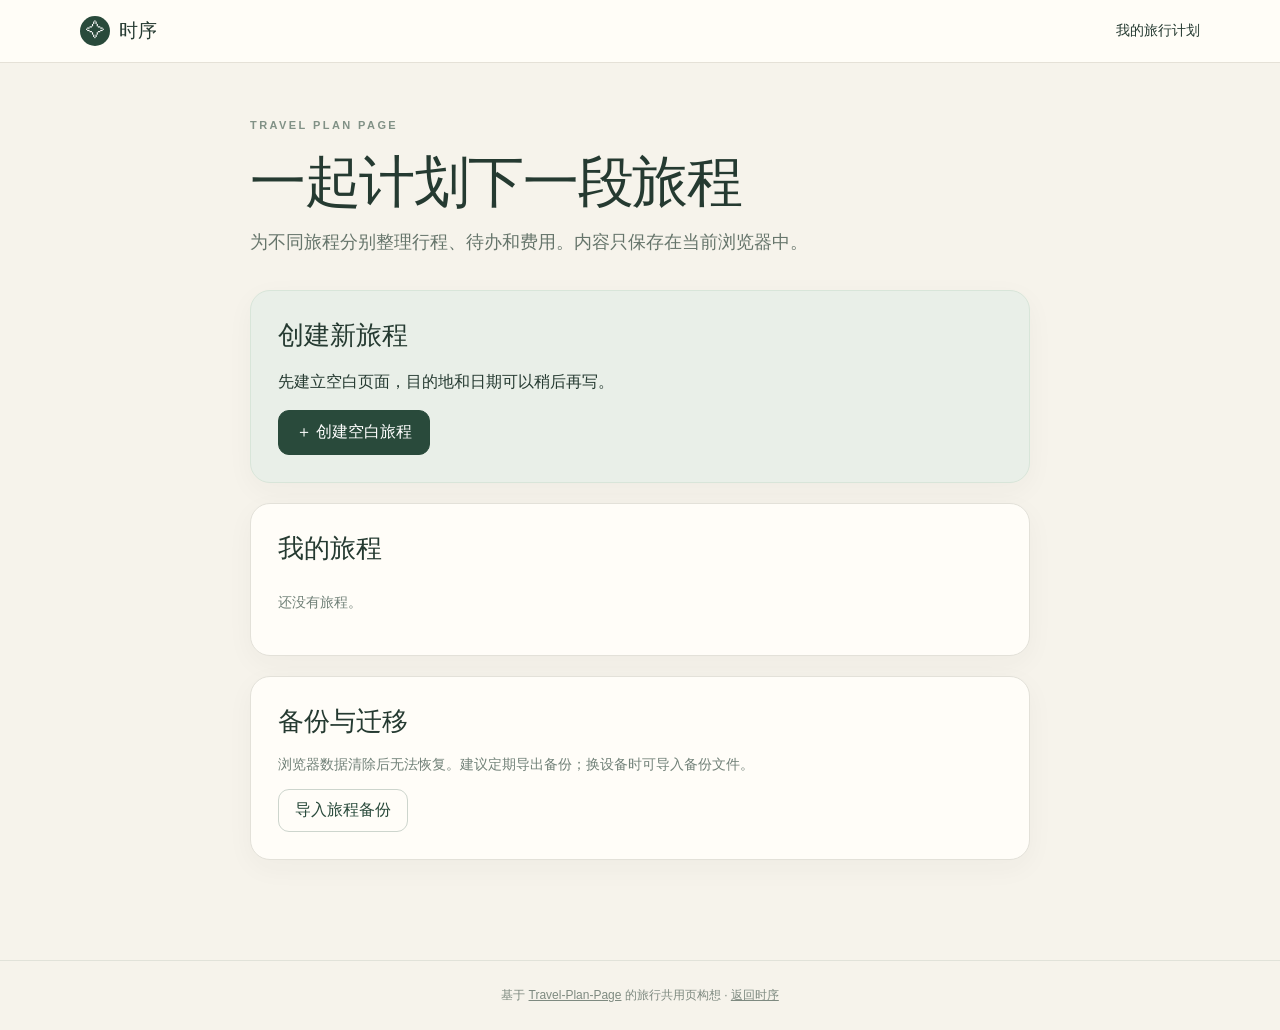
==== travel/index.html @ 255dcab8 "Add personal travel planner to GitHub Pages source" ====
<!doctype html>
<html lang="zh-CN">
<head>
  <meta charset="utf-8">
  <meta name="viewport" content="width=device-width, initial-scale=1">
  <meta name="theme-color" content="#f6f3eb">
  <meta name="description" content="在自己的浏览器中整理旅行计划，可导入导出备份。">
  <title>我的旅行计划 · 时序</title>
  <link rel="icon" href="./favicon.svg" type="image/svg+xml">
  <link rel="stylesheet" href="./travel.css">
  <script type="module" src="./travel.js"></script>
</head>
<body>
  <header class="topbar"><a class="brand" href="../" aria-label="返回时序主页"><span class="brandmark">✧</span> 时序</a><span>我的旅行计划</span></header>
  <main class="wrap">
    <section id="landing" class="landing">
      <div class="eyebrow">TRAVEL PLAN PAGE</div>
      <h1>一起计划下一段旅程</h1>
      <p class="lead">为不同旅程分别整理行程、待办和费用。内容只保存在当前浏览器中。</p>
      <div class="panel create-panel"><h2>创建新旅程</h2><p>先建立空白页面，目的地和日期可以稍后再写。</p><button id="createTrip" class="primary" type="button">＋ 创建空白旅程</button></div>
      <div class="panel"><h2>我的旅程</h2><div id="recentTrips" class="recent-list"><p class="muted">还没有旅程。</p></div></div>
      <div class="panel"><h2>备份与迁移</h2><p class="muted">浏览器数据清除后无法恢复。建议定期导出备份；换设备时可导入备份文件。</p><button id="importTrip" type="button" class="quiet-button">导入旅程备份</button><input id="importFile" type="file" accept="application/json,.json" hidden></div>
    </section>
    <section id="tripView" hidden>
      <div class="eyebrow">YOUR SHARED JOURNEY</div>
      <div class="hero"><div><h1 id="tripHeading">未命名旅程</h1><p id="tripSubtitle">目的地待定 · 日期待定</p><p class="meta">内容仅存于当前浏览器</p></div><div class="hero-actions"><button id="exportTrip" type="button" class="primary">导出备份</button><a href="./" class="quiet-button">我的旅程</a></div></div>
      <div id="status" class="status" role="status" aria-live="polite"></div>
      <div class="grid">
        <aside class="sidebar">
          <div class="panel"><h2>旅程资料</h2><form id="settingsForm" class="stack">
            <label>旅行名称<input name="title" maxlength="90" placeholder="例如：秋天的北海道"></label>
            <label>目的地<input name="destination" maxlength="120" placeholder="城市、国家或路线"></label>
            <div class="two"><label>开始日期<input name="startDate" type="date"></label><label>结束日期<input name="endDate" type="date"></label></div>
            <label>旅行备注<textarea name="note" rows="3" maxlength="800" placeholder="想去的地方、集合信息等"></textarea></label>
            <button type="submit">保存旅程资料</button>
          </form></div>
        </aside>
        <div class="content">
          <nav class="tabs" aria-label="旅程内容"><button type="button" class="selected" data-tab="schedule">行程</button><button type="button" data-tab="todo">待办</button><button type="button" data-tab="expense">记账</button></nav>
          <section class="panel tab-panel" data-panel="schedule"><div class="section-head"><div><span class="eyebrow">DAY BY DAY</span><h2>安排旅行行程</h2></div></div><p class="muted">航班、住宿、门票和每日安排都可以记在这里。</p><form id="scheduleForm" class="stack"><input type="hidden" name="recordId"><div class="three"><label>日期<input name="date" type="date"></label><label>时间<input name="time" type="time"></label><label>类别<select name="category"><option>行程</option><option>航班</option><option>住宿</option><option>交通</option><option>餐饮</option><option>门票</option></select></label></div><label>安排名称<input name="title" maxlength="120" placeholder="例如：参观美术馆" required></label><div class="two"><label>地点<input name="place" maxlength="120"></label><label>相关链接<input name="link" type="url" maxlength="500" placeholder="https://"></label></div><label>备注<textarea name="note" rows="2" maxlength="1000"></textarea></label><div class="form-actions"><button type="submit">保存安排</button><button type="reset" class="quiet-button">清空表单</button></div></form><div id="scheduleList" class="item-list"></div></section>
          <section class="panel tab-panel" data-panel="todo" hidden><span class="eyebrow">TO DO</span><h2>出发前待办</h2><form id="todoForm" class="inline-form"><label class="sr-only" for="todoText">待办事项</label><input id="todoText" name="text" maxlength="180" placeholder="例如：确认机票与护照" required><button type="submit">添加</button></form><div id="todoList" class="item-list"></div></section>
          <section class="panel tab-panel" data-panel="expense" hidden><span class="eyebrow">EXPENSES</span><h2>旅费记录</h2><form id="expenseForm" class="stack"><input type="hidden" name="recordId"><label>费用名称<input name="title" maxlength="120" placeholder="例如：第一晚酒店" required></label><div class="two"><label>金额<input name="amount" type="number" min="0.01" step="0.01" required></label><label>币种<select name="currency"><option value="CNY">人民币</option><option value="USD">美元</option><option value="EUR">欧元</option><option value="JPY">日元</option></select></label></div><label>备注<input name="note" maxlength="300"></label><div class="form-actions"><button type="submit">保存费用</button><button type="reset" class="quiet-button">清空表单</button></div></form><div id="expenseList" class="item-list"></div></section>
        </div>
      </div>
    </section>
  </main>
  <footer>基于 <a href="https://github.com/do-tongxue/Travel-Plan-Page" target="_blank" rel="noopener noreferrer">Travel-Plan-Page</a> 的旅行共用页构想 · <a href="../">返回时序</a></footer>
</body>
</html>
---- travel/travel.css ----
:root{font-family:Inter,-apple-system,BlinkMacSystemFont,"PingFang SC","Microsoft YaHei",sans-serif;color:#253a31;background:#f6f3eb;font-synthesis:none}*{box-sizing:border-box}body{margin:0}button,input,select,textarea{font:inherit}button{cursor:pointer}a{color:inherit}.topbar{display:flex;align-items:center;justify-content:space-between;gap:1rem;padding:16px max(24px,calc((100vw - 1120px)/2));background:#fffdf7;border-bottom:1px solid #e5e1d7;font-size:14px;font-weight:650}.brand{text-decoration:none;font-size:19px;display:flex;align-items:center;gap:9px}.brandmark{display:inline-grid;place-items:center;width:30px;height:30px;background:#294a3b;color:#fff;border-radius:50%}.wrap{max-width:1120px;margin:auto;padding:56px 24px 80px}.eyebrow{font-size:11px;letter-spacing:.22em;font-weight:800;color:#819186}.landing{max-width:780px;margin:0 auto}.landing h1,.hero h1{font-family:Georgia,"Songti SC",serif;font-size:clamp(34px,5vw,56px);line-height:1.16;letter-spacing:-.025em;margin:19px 0 12px}.lead{font-size:18px;line-height:1.7;color:#66756b;max-width:600px;margin:0 0 32px}.panel{background:#fffdf8;border:1px solid #e3e1d9;border-radius:20px;padding:27px;margin-bottom:20px;box-shadow:0 8px 28px rgba(43,55,45,.04)}.panel h2{font-family:Georgia,"Songti SC",serif;font-size:26px;margin:0 0 11px}.panel p{line-height:1.6}.create-panel{background:#e9efe8;border-color:#d8e5d9}.primary,form button:not(.quiet-button),.item-actions button{border:1px solid #294a3b;background:#294a3b;color:white;border-radius:11px;padding:11px 17px;font-weight:700}.primary:hover,form button:not(.quiet-button):hover{background:#1d382b}.quiet-button{display:inline-flex;align-items:center;justify-content:center;text-decoration:none;border:1px solid #cdd5cd;background:#fffdf8;color:#294a3b;border-radius:11px;padding:10px 16px;font-weight:650}.recent-list{display:grid;gap:10px}.recent-list a{display:block;text-decoration:none;background:#f8f8f3;border:1px solid #e8e9e2;border-radius:12px;padding:15px 17px}.recent-list a:hover{border-color:#8ba894}.muted{color:#718178;font-size:14px}.meta{color:#587465;font-size:14px}.hero{display:flex;justify-content:space-between;align-items:end;gap:20px;margin-bottom:28px}.hero h1{margin-bottom:8px}.hero p{margin:0 0 7px;color:#65796b}.hero-actions{display:flex;gap:10px;flex-wrap:wrap}.grid{display:grid;grid-template-columns:350px minmax(0,1fr);align-items:start;gap:20px}.sidebar .panel{margin-bottom:20px}.content{min-width:0}.tabs{display:flex;gap:6px;overflow-x:auto;margin:0 0 15px}.tabs button{border:1px solid transparent;border-radius:11px;background:transparent;padding:11px 16px;color:#66796a;white-space:nowrap;font-weight:700}.tabs button.selected{background:#294a3b;color:#fff}.tab-panel{min-height:310px}.tab-panel h2{margin-top:7px}.section-head{display:flex;align-items:start;justify-content:space-between}.stack{display:grid;gap:14px}.two,.three{display:grid;gap:12px;grid-template-columns:repeat(2,minmax(0,1fr))}.three{grid-template-columns:repeat(3,minmax(0,1fr))}label{display:grid;gap:7px;font-size:13px;font-weight:700;color:#53675b}input,select,textarea{width:100%;border:1px solid #d7ddd4;background:#fff;border-radius:10px;padding:11px 12px;color:#253a31;outline:none}input:focus,select:focus,textarea:focus{border-color:#5e8067;box-shadow:0 0 0 3px #e5efe6}textarea{resize:vertical}form button{justify-self:start}#nameForm{display:grid;gap:12px}.form-actions{display:flex;align-items:center;gap:10px}.inline-form{display:flex;gap:10px;margin:18px 0}.inline-form input{flex:1}.item-list{display:grid;gap:10px;margin-top:22px}.item{border:1px solid #e5e8e1;border-radius:13px;background:#fbfbf7;padding:14px 16px;display:flex;justify-content:space-between;align-items:center;gap:14px}.item-main{min-width:0}.item strong{font-size:15px}.item small{display:block;color:#718178;line-height:1.5;margin-top:4px}.item-actions{display:flex;gap:6px;flex-shrink:0}.item-actions button{padding:7px 10px;font-size:12px;background:#fff;color:#294a3b}.item-actions button:hover{background:#eaf0e9}.item-actions button.danger{color:#a04635;border-color:#e2c8c0}.empty{padding:24px;text-align:center;color:#859389;border:1px dashed #d8dfd8;border-radius:13px}.status{min-height:0;margin-bottom:12px;color:#376649;font-size:14px}.status.error{color:#a04032;background:#fff3ee;border:1px solid #eedbd2;padding:12px;border-radius:10px}.hint{font-size:12px;color:#829085}footer{border-top:1px solid #e1e2d9;text-align:center;padding:26px;color:#7e8a80;font-size:12px}.sr-only{position:absolute;width:1px;height:1px;padding:0;margin:-1px;overflow:hidden;clip:rect(0,0,0,0);white-space:nowrap;border:0}@media(max-width:850px){.wrap{padding-top:38px}.grid{grid-template-columns:1fr}.hero{align-items:start;flex-direction:column}.sidebar{display:grid;grid-template-columns:repeat(2,minmax(0,1fr));gap:16px}.sidebar .panel{margin-bottom:0}}@media(max-width:620px){.wrap{padding:32px 15px 60px}.topbar{padding:12px 15px}.sidebar{grid-template-columns:1fr}.panel{padding:20px;border-radius:16px}.two,.three{grid-template-columns:1fr}.inline-form{flex-direction:column}.item{align-items:start;flex-direction:column}.hero-actions{width:100%}.hero-actions>*{flex:1}.landing h1,.hero h1{font-size:34px}}
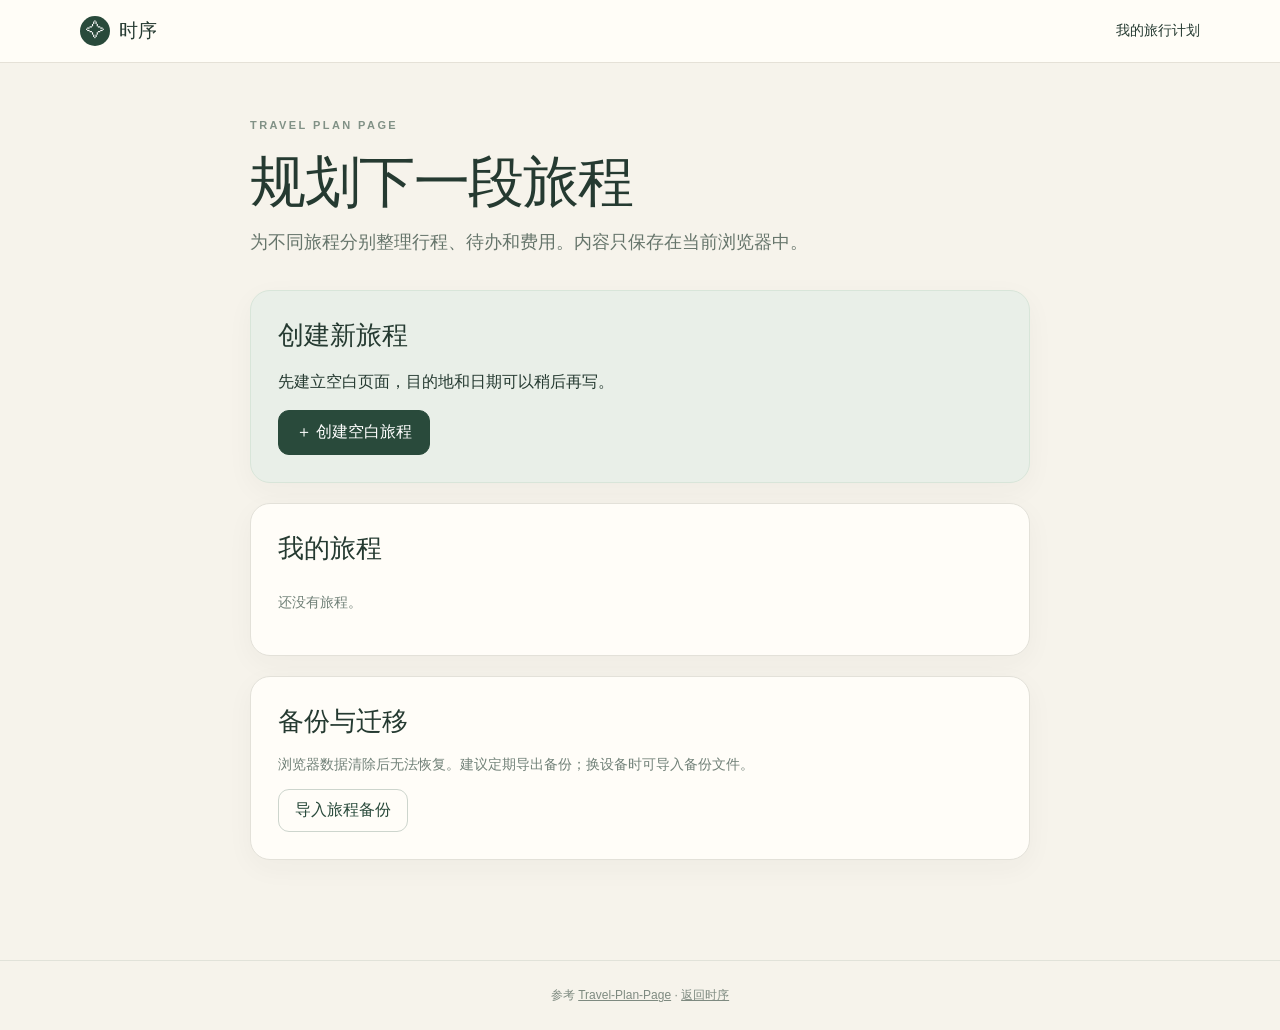
==== commit 7be6b53c: "Clarify personal travel page wording" ====
--- a/travel/index.html
+++ b/travel/index.html
@@ -15,7 +15,7 @@
   <main class="wrap">
     <section id="landing" class="landing">
       <div class="eyebrow">TRAVEL PLAN PAGE</div>
-      <h1>一起计划下一段旅程</h1>
+      <h1>规划下一段旅程</h1>
       <p class="lead">为不同旅程分别整理行程、待办和费用。内容只保存在当前浏览器中。</p>
       <div class="panel create-panel"><h2>创建新旅程</h2><p>先建立空白页面，目的地和日期可以稍后再写。</p><button id="createTrip" class="primary" type="button">＋ 创建空白旅程</button></div>
       <div class="panel"><h2>我的旅程</h2><div id="recentTrips" class="recent-list"><p class="muted">还没有旅程。</p></div></div>
@@ -44,6 +44,6 @@
       </div>
     </section>
   </main>
-  <footer>基于 <a href="https://github.com/do-tongxue/Travel-Plan-Page" target="_blank" rel="noopener noreferrer">Travel-Plan-Page</a> 的旅行共用页构想 · <a href="../">返回时序</a></footer>
+  <footer>参考 <a href="https://github.com/do-tongxue/Travel-Plan-Page" target="_blank" rel="noopener noreferrer">Travel-Plan-Page</a> · <a href="../">返回时序</a></footer>
 </body>
 </html>
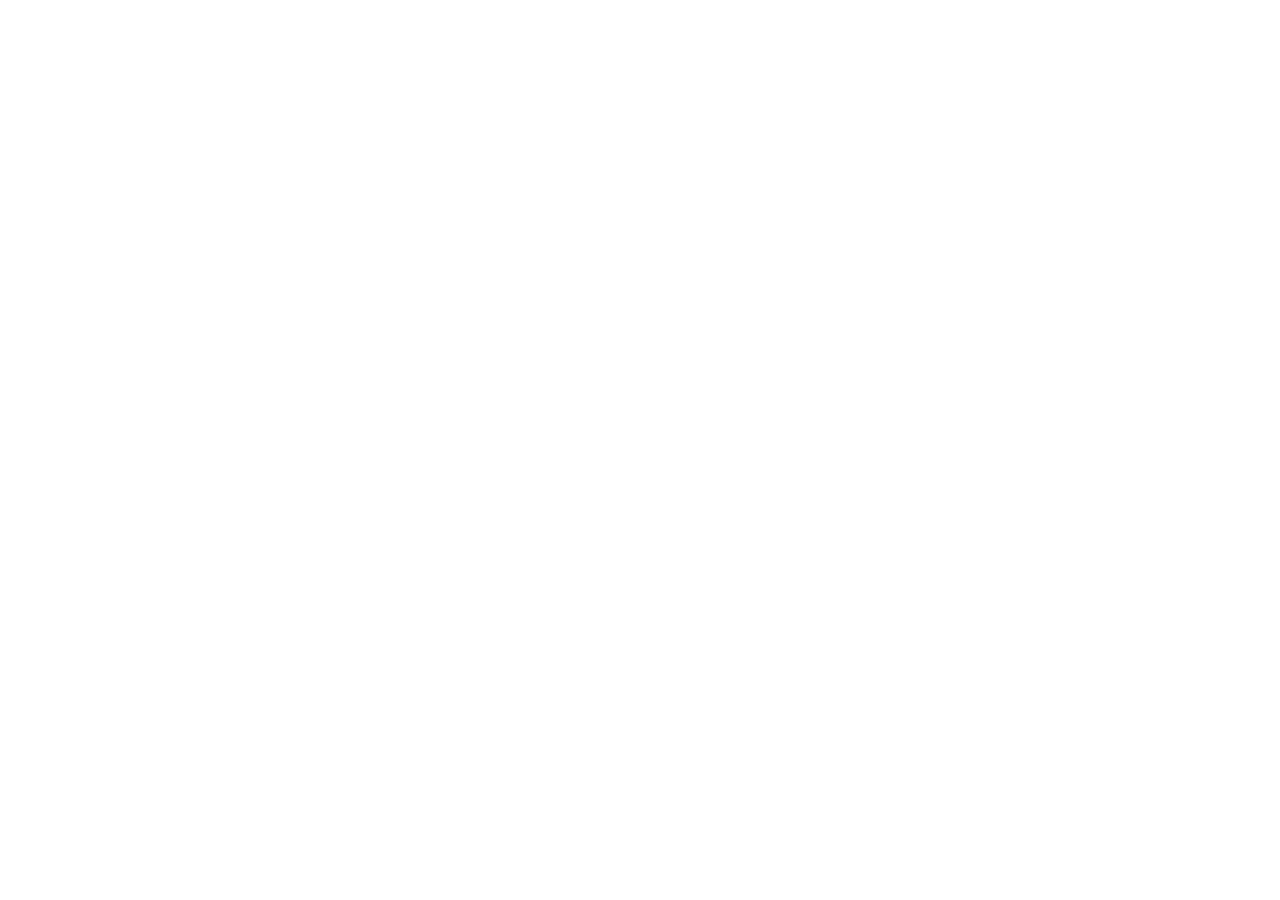
==== commit d5a0366a: "Publish original travel page as static GitHub Pages app" ====
--- a/travel/index.html
+++ b/travel/index.html
@@ -1,49 +1,16 @@
 <!doctype html>
 <html lang="zh-CN">
-<head>
-  <meta charset="utf-8">
-  <meta name="viewport" content="width=device-width, initial-scale=1">
-  <meta name="theme-color" content="#f6f3eb">
-  <meta name="description" content="在自己的浏览器中整理旅行计划，可导入导出备份。">
-  <title>我的旅行计划 · 时序</title>
-  <link rel="icon" href="./favicon.svg" type="image/svg+xml">
-  <link rel="stylesheet" href="./travel.css">
-  <script type="module" src="./travel.js"></script>
-</head>
-<body>
-  <header class="topbar"><a class="brand" href="../" aria-label="返回时序主页"><span class="brandmark">✧</span> 时序</a><span>我的旅行计划</span></header>
-  <main class="wrap">
-    <section id="landing" class="landing">
-      <div class="eyebrow">TRAVEL PLAN PAGE</div>
-      <h1>规划下一段旅程</h1>
-      <p class="lead">为不同旅程分别整理行程、待办和费用。内容只保存在当前浏览器中。</p>
-      <div class="panel create-panel"><h2>创建新旅程</h2><p>先建立空白页面，目的地和日期可以稍后再写。</p><button id="createTrip" class="primary" type="button">＋ 创建空白旅程</button></div>
-      <div class="panel"><h2>我的旅程</h2><div id="recentTrips" class="recent-list"><p class="muted">还没有旅程。</p></div></div>
-      <div class="panel"><h2>备份与迁移</h2><p class="muted">浏览器数据清除后无法恢复。建议定期导出备份；换设备时可导入备份文件。</p><button id="importTrip" type="button" class="quiet-button">导入旅程备份</button><input id="importFile" type="file" accept="application/json,.json" hidden></div>
-    </section>
-    <section id="tripView" hidden>
-      <div class="eyebrow">YOUR SHARED JOURNEY</div>
-      <div class="hero"><div><h1 id="tripHeading">未命名旅程</h1><p id="tripSubtitle">目的地待定 · 日期待定</p><p class="meta">内容仅存于当前浏览器</p></div><div class="hero-actions"><button id="exportTrip" type="button" class="primary">导出备份</button><a href="./" class="quiet-button">我的旅程</a></div></div>
-      <div id="status" class="status" role="status" aria-live="polite"></div>
-      <div class="grid">
-        <aside class="sidebar">
-          <div class="panel"><h2>旅程资料</h2><form id="settingsForm" class="stack">
-            <label>旅行名称<input name="title" maxlength="90" placeholder="例如：秋天的北海道"></label>
-            <label>目的地<input name="destination" maxlength="120" placeholder="城市、国家或路线"></label>
-            <div class="two"><label>开始日期<input name="startDate" type="date"></label><label>结束日期<input name="endDate" type="date"></label></div>
-            <label>旅行备注<textarea name="note" rows="3" maxlength="800" placeholder="想去的地方、集合信息等"></textarea></label>
-            <button type="submit">保存旅程资料</button>
-          </form></div>
-        </aside>
-        <div class="content">
-          <nav class="tabs" aria-label="旅程内容"><button type="button" class="selected" data-tab="schedule">行程</button><button type="button" data-tab="todo">待办</button><button type="button" data-tab="expense">记账</button></nav>
-          <section class="panel tab-panel" data-panel="schedule"><div class="section-head"><div><span class="eyebrow">DAY BY DAY</span><h2>安排旅行行程</h2></div></div><p class="muted">航班、住宿、门票和每日安排都可以记在这里。</p><form id="scheduleForm" class="stack"><input type="hidden" name="recordId"><div class="three"><label>日期<input name="date" type="date"></label><label>时间<input name="time" type="time"></label><label>类别<select name="category"><option>行程</option><option>航班</option><option>住宿</option><option>交通</option><option>餐饮</option><option>门票</option></select></label></div><label>安排名称<input name="title" maxlength="120" placeholder="例如：参观美术馆" required></label><div class="two"><label>地点<input name="place" maxlength="120"></label><label>相关链接<input name="link" type="url" maxlength="500" placeholder="https://"></label></div><label>备注<textarea name="note" rows="2" maxlength="1000"></textarea></label><div class="form-actions"><button type="submit">保存安排</button><button type="reset" class="quiet-button">清空表单</button></div></form><div id="scheduleList" class="item-list"></div></section>
-          <section class="panel tab-panel" data-panel="todo" hidden><span class="eyebrow">TO DO</span><h2>出发前待办</h2><form id="todoForm" class="inline-form"><label class="sr-only" for="todoText">待办事项</label><input id="todoText" name="text" maxlength="180" placeholder="例如：确认机票与护照" required><button type="submit">添加</button></form><div id="todoList" class="item-list"></div></section>
-          <section class="panel tab-panel" data-panel="expense" hidden><span class="eyebrow">EXPENSES</span><h2>旅费记录</h2><form id="expenseForm" class="stack"><input type="hidden" name="recordId"><label>费用名称<input name="title" maxlength="120" placeholder="例如：第一晚酒店" required></label><div class="two"><label>金额<input name="amount" type="number" min="0.01" step="0.01" required></label><label>币种<select name="currency"><option value="CNY">人民币</option><option value="USD">美元</option><option value="EUR">欧元</option><option value="JPY">日元</option></select></label></div><label>备注<input name="note" maxlength="300"></label><div class="form-actions"><button type="submit">保存费用</button><button type="reset" class="quiet-button">清空表单</button></div></form><div id="expenseList" class="item-list"></div></section>
-        </div>
-      </div>
-    </section>
-  </main>
-  <footer>参考 <a href="https://github.com/do-tongxue/Travel-Plan-Page" target="_blank" rel="noopener noreferrer">Travel-Plan-Page</a> · <a href="../">返回时序</a></footer>
-</body>
+  <head>
+    <meta charset="UTF-8" />
+    <meta name="viewport" content="width=device-width, initial-scale=1.0" />
+    <meta name="theme-color" content="#f6f3eb" />
+    <meta name="description" content="整理旅行资料、行程、待办和费用。内容保存在当前浏览器。" />
+    <title>旅行计划</title>
+    <link rel="icon" type="image/svg+xml" href="./favicon.svg" />
+    <script type="module" crossorigin src="/rixu-pages/travel/assets/index-CQmahMJl.js"></script>
+    <link rel="stylesheet" crossorigin href="/rixu-pages/travel/assets/index-O0wea6Mn.css">
+  </head>
+  <body>
+    <div id="root"></div>
+  </body>
 </html>
